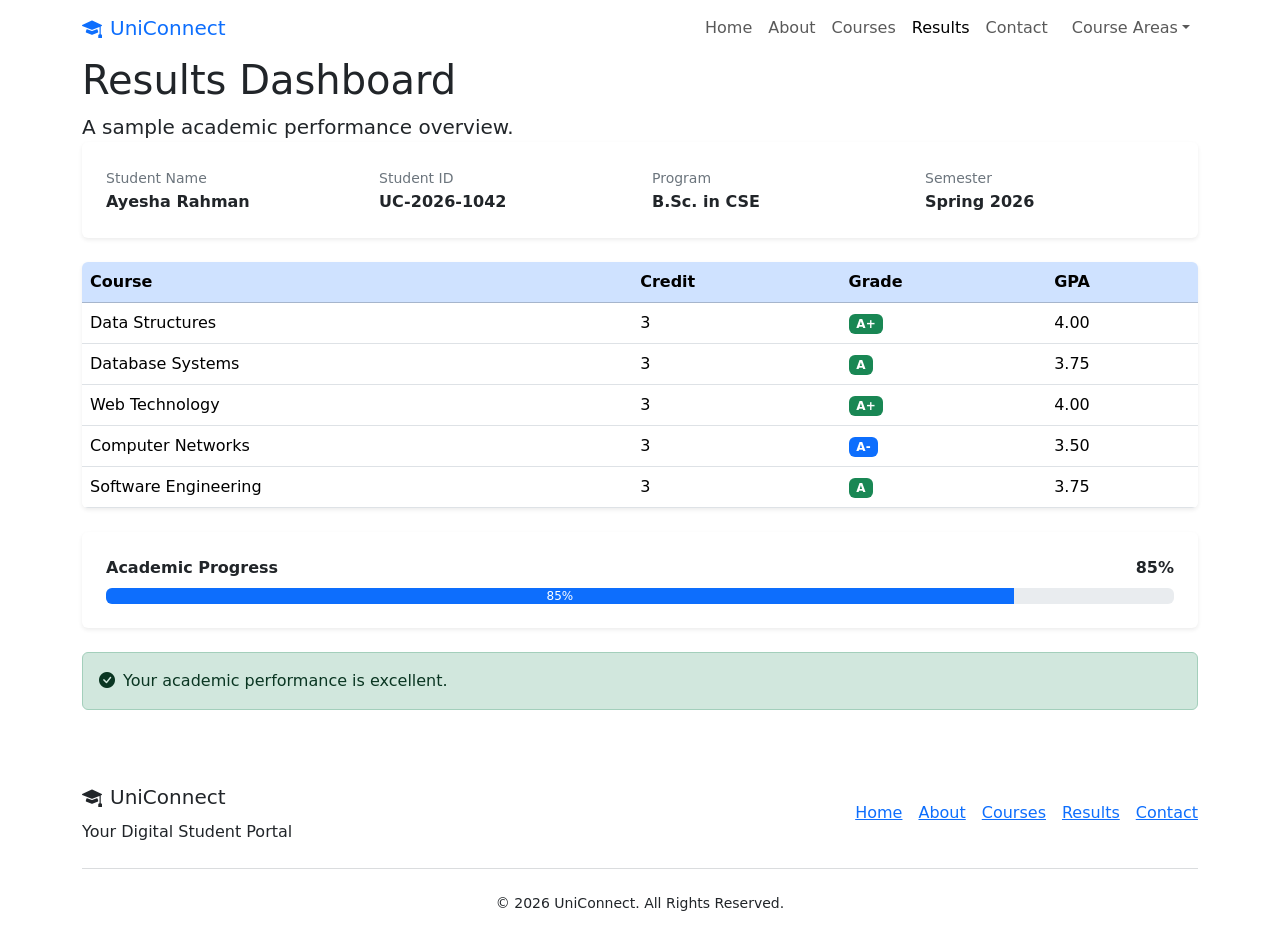
==== results.html @ b52c1978 "Add files via upload" ====
<!doctype html>
<html lang="en">
<head>
  <meta charset="utf-8">
  <meta name="viewport" content="width=device-width, initial-scale=1">
  <meta name="description" content="UniConnect digital student portal">
  <title>Results | UniConnect</title>
  <link href="https://cdn.jsdelivr.net/npm/bootstrap@5.3.3/dist/css/bootstrap.min.css" rel="stylesheet">
  <link href="https://cdn.jsdelivr.net/npm/bootstrap-icons@1.11.3/font/bootstrap-icons.min.css" rel="stylesheet">
  <link href="css/style.css" rel="stylesheet">
</head>
<body>

<nav class="navbar navbar-expand-lg bg-white sticky-top">
  <div class="container">
    <a class="navbar-brand text-primary" href="index.html"><i class="bi bi-mortarboard-fill me-2"></i>UniConnect</a>
    <button class="navbar-toggler" type="button" data-bs-toggle="collapse" data-bs-target="#mainNav" aria-controls="mainNav" aria-expanded="false" aria-label="Toggle navigation">
      <span class="navbar-toggler-icon"></span>
    </button>
    <div class="collapse navbar-collapse" id="mainNav">
      <ul class="navbar-nav ms-auto align-items-lg-center">
        <li class="nav-item"><a class="nav-link "  href="index.html">Home</a></li><li class="nav-item"><a class="nav-link "  href="about.html">About</a></li><li class="nav-item"><a class="nav-link "  href="courses.html">Courses</a></li><li class="nav-item"><a class="nav-link active" aria-current="page" href="results.html">Results</a></li><li class="nav-item"><a class="nav-link "  href="contact.html">Contact</a></li>
        <li class="nav-item dropdown ms-lg-2">
          <a class="nav-link dropdown-toggle " href="#" role="button" data-bs-toggle="dropdown" aria-expanded="false">Course Areas</a>
          <ul class="dropdown-menu">
            <li><a class="dropdown-item" href="courses.html#cse">CSE</a></li>
            <li><a class="dropdown-item" href="courses.html#ict">ICT</a></li>
            <li><a class="dropdown-item" href="courses.html#eee">EEE</a></li>
          </ul>
        </li>
      </ul>
    </div>
  </div>
</nav>

<main>
<section class="page-header"><div class="container"><h1>Results Dashboard</h1><p class="lead mb-0">A sample academic performance overview.</p></div></section>
<section class="section-space">
  <div class="container">
    <div class="card border-0 shadow-sm mb-4">
      <div class="card-body p-4">
        <div class="row g-4">
          <div class="col-sm-6 col-lg-3"><span class="text-secondary small">Student Name</span><strong class="d-block">Ayesha Rahman</strong></div>
          <div class="col-sm-6 col-lg-3"><span class="text-secondary small">Student ID</span><strong class="d-block">UC-2026-1042</strong></div>
          <div class="col-sm-6 col-lg-3"><span class="text-secondary small">Program</span><strong class="d-block">B.Sc. in CSE</strong></div>
          <div class="col-sm-6 col-lg-3"><span class="text-secondary small">Semester</span><strong class="d-block">Spring 2026</strong></div>
        </div>
      </div>
    </div>

    <div class="table-responsive shadow-sm rounded mb-4">
      <table class="table table-hover align-middle mb-0">
        <thead class="table-primary"><tr><th>Course</th><th>Credit</th><th>Grade</th><th>GPA</th></tr></thead>
        <tbody>
          <tr><td>Data Structures</td><td>3</td><td><span class="badge text-bg-success">A+</span></td><td>4.00</td></tr>
          <tr><td>Database Systems</td><td>3</td><td><span class="badge text-bg-success">A</span></td><td>3.75</td></tr>
          <tr><td>Web Technology</td><td>3</td><td><span class="badge text-bg-success">A+</span></td><td>4.00</td></tr>
          <tr><td>Computer Networks</td><td>3</td><td><span class="badge text-bg-primary">A-</span></td><td>3.50</td></tr>
          <tr><td>Software Engineering</td><td>3</td><td><span class="badge text-bg-success">A</span></td><td>3.75</td></tr>
        </tbody>
      </table>
    </div>

    <div class="card border-0 shadow-sm mb-4"><div class="card-body p-4">
      <div class="d-flex justify-content-between mb-2"><strong>Academic Progress</strong><strong>85%</strong></div>
      <div class="progress" role="progressbar" aria-label="Academic Progress" aria-valuenow="85" aria-valuemin="0" aria-valuemax="100"><div class="progress-bar" style="width:85%">85%</div></div>
    </div></div>
    <div class="alert alert-success d-flex align-items-center" role="alert"><i class="bi bi-check-circle-fill me-2"></i><div>Your academic performance is excellent.</div></div>
  </div>
</section>
</main>

<footer class="py-4 mt-5">
  <div class="container">
    <div class="row g-4 align-items-center">
      <div class="col-md-5">
        <div class="brand fs-5"><i class="bi bi-mortarboard-fill me-2"></i>UniConnect</div>
        <p class="mb-0 mt-2">Your Digital Student Portal</p>
      </div>
      <div class="col-md-7">
        <div class="d-flex flex-wrap gap-3 justify-content-md-end">
          <a href="index.html">Home</a>
          <a href="about.html">About</a>
          <a href="courses.html">Courses</a>
          <a href="results.html">Results</a>
          <a href="contact.html">Contact</a>
        </div>
      </div>
    </div>
    <hr class="border-secondary my-4">
    <p class="text-center mb-0 small">© 2026 UniConnect. All Rights Reserved.</p>
  </div>
</footer>
<script src="https://cdn.jsdelivr.net/npm/bootstrap@5.3.3/dist/js/bootstrap.bundle.min.js"></script>
<script src="js/script.js"></script>
</body>
</html>
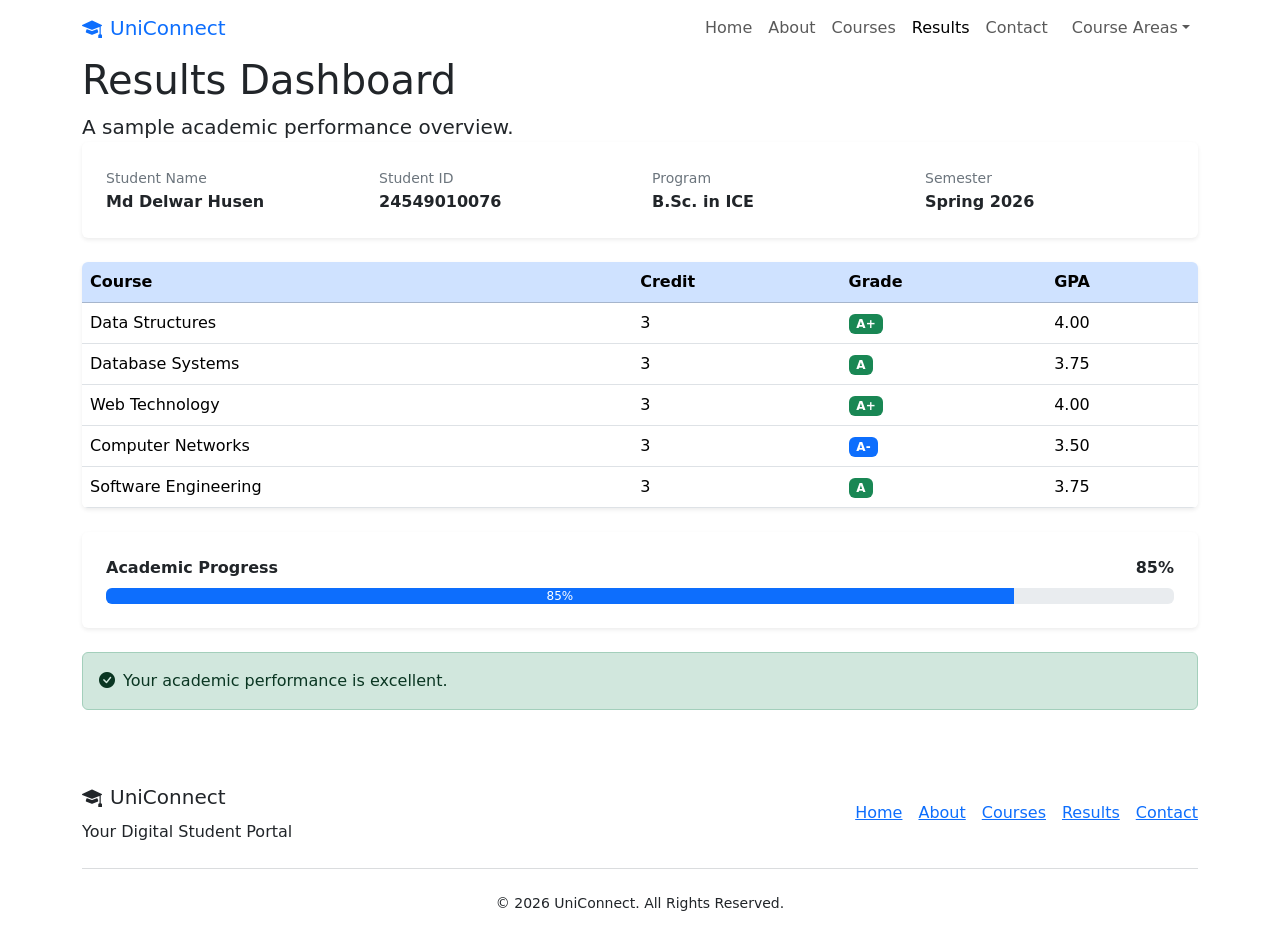
==== commit e2602c82: "Update results.html" ====
--- a/results.html
+++ b/results.html
@@ -40,9 +40,9 @@
     <div class="card border-0 shadow-sm mb-4">
       <div class="card-body p-4">
         <div class="row g-4">
-          <div class="col-sm-6 col-lg-3"><span class="text-secondary small">Student Name</span><strong class="d-block">Ayesha Rahman</strong></div>
-          <div class="col-sm-6 col-lg-3"><span class="text-secondary small">Student ID</span><strong class="d-block">UC-2026-1042</strong></div>
-          <div class="col-sm-6 col-lg-3"><span class="text-secondary small">Program</span><strong class="d-block">B.Sc. in CSE</strong></div>
+          <div class="col-sm-6 col-lg-3"><span class="text-secondary small">Student Name</span><strong class="d-block">Md Delwar Husen</strong></div>
+          <div class="col-sm-6 col-lg-3"><span class="text-secondary small">Student ID</span><strong class="d-block">24549010076</strong></div>
+          <div class="col-sm-6 col-lg-3"><span class="text-secondary small">Program</span><strong class="d-block">B.Sc. in ICE</strong></div>
           <div class="col-sm-6 col-lg-3"><span class="text-secondary small">Semester</span><strong class="d-block">Spring 2026</strong></div>
         </div>
       </div>
@@ -94,4 +94,4 @@
 <script src="https://cdn.jsdelivr.net/npm/bootstrap@5.3.3/dist/js/bootstrap.bundle.min.js"></script>
 <script src="js/script.js"></script>
 </body>
-</html>+</html>
